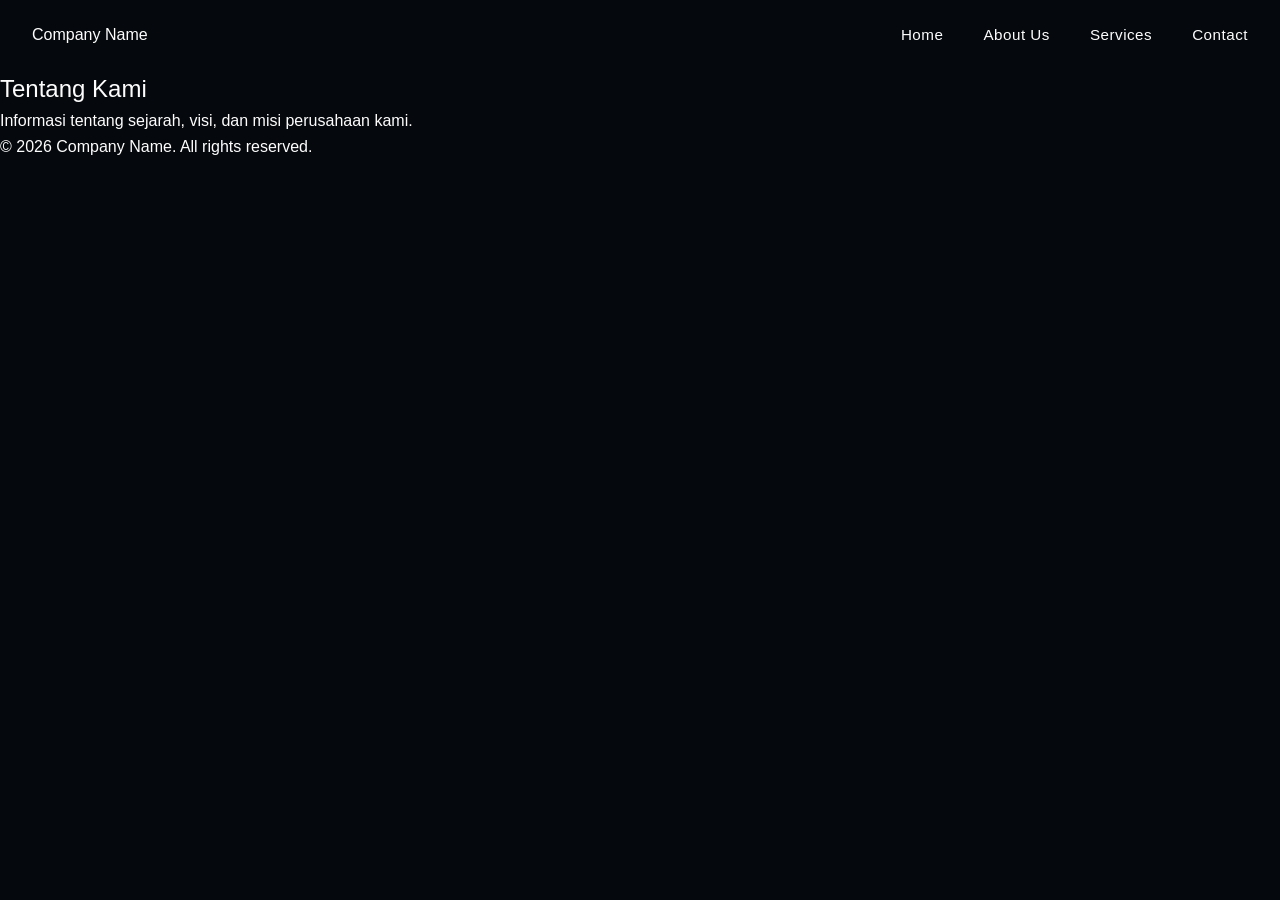
==== about.html @ 5ff845df "initial commit" ====
<!DOCTYPE html>
<html lang="id">
<head>
    <meta charset="UTF-8">
    <meta name="viewport" content="width=device-width, initial-scale=1.0">
    <meta name="description" content="Tentang Kami - Company Profile">
    <title>Tentang Kami - Company Profile</title>
    <link rel="stylesheet" href="assets/css/style.css">
</head>
<body>
    <header>
        <nav>
            <div class="logo">Company Name</div>
            <ul class="nav-links">
                <li><a href="index.html">Home</a></li>
                <li><a href="about.html" class="active">About Us</a></li>
                <li><a href="services.html">Services</a></li>
                <li><a href="contact.html">Contact</a></li>
            </ul>
        </nav>
    </header>
    
    <main>
        <section class="content-section">
            <h1>Tentang Kami</h1>
            <p>Informasi tentang sejarah, visi, dan misi perusahaan kami.</p>
        </section>
    </main>

    <footer>
        <p>&copy; 2026 Company Name. All rights reserved.</p>
    </footer>

    <script src="assets/js/main.js"></script>
</body>
</html>
---- assets/css/style.css ----
/* ==== PREMIUM DESIGN SYSTEM ==== */
:root {
    /* Color Palette */
    --primary-green: #2d6a4f;
    --primary-dark: #1b4332;
    --accent-green: #74c69d;
    --bg-dark: rgba(11, 15, 25, 0.4); /* Much more transparent now */
    --bg-darker: rgba(0, 0, 0, 0.5);
    --bg-card: rgba(255, 255, 255, 0.03);
    --text-dark: #1f2937;
    --text-light: #fdfdfd;
    --text-muted: #b0b8c4;
    
    /* Glassmorphism Variables */
    --glass-bg: rgba(255, 255, 255, 0.05);
    --glass-border: rgba(255, 255, 255, 0.15);
    
    /* Spacing */
    --section-padding: 120px 5%;
}

/* ==== RESET & BASE ==== */
* {
    margin: 0;
    padding: 0;
    box-sizing: border-box;
}

html {
    scroll-behavior: smooth;
}

body {
    font-family: 'Inter', sans-serif;
    color: var(--text-light);
    background-color: #05080c; /* Solid dark color */
    line-height: 1.6;
    overflow-x: hidden;
}

h1, h2, h3, h4 {
    font-family: 'Inter', sans-serif;
    font-weight: 500;
}

.text-muted { color: var(--text-muted); }
.text-center { text-align: center; }
.text-sm { font-size: 0.85rem; }
.mt-2 { margin-top: 1rem; }
.mt-4 { margin-top: 2.5rem; }
.mb-2 { margin-bottom: 1rem; }
.mb-4 { margin-bottom: 2.5rem; }

/* ==== LAYOUT UTILITIES ==== */
.section {
    padding: var(--section-padding);
}

.dark-section {
    background-color: transparent;
}

.py-sm {
    padding-top: 60px;
    padding-bottom: 60px;
}

.container {
    max-width: 1400px;
    margin: 0 auto;
}

.two-col {
    display: grid;
    grid-template-columns: 1fr 1fr;
    gap: 4rem;
    align-items: center;
}

.section-title {
    font-size: 3rem;
    font-family: 'Playfair Display', serif;
    margin-bottom: 1rem;
    letter-spacing: -0.5px;
}

.section-subtitle {
    font-size: 1.1rem;
    color: var(--text-muted);
    max-width: 600px;
    margin: 0 auto;
}

.lead {
    font-size: 1.25rem;
    color: var(--text-light);
    line-height: 1.8;
}

/* ==== GLASSMORPHISM PANELS ==== */
.glass-panel {
    background: var(--glass-bg);
    backdrop-filter: blur(25px) saturate(180%);
    -webkit-backdrop-filter: blur(25px) saturate(180%);
    border: 1px solid var(--glass-border);
    border-radius: 16px;
    box-shadow: 0 8px 32px 0 rgba(0, 0, 0, 0.5);
}

/* ==== NAVIGATION ==== */
.glass-nav {
    position: fixed;
    top: 20px;
    left: 50%;
    transform: translateX(-50%);
    width: 90%;
    max-width: 1400px;
    z-index: 1000;
    background: rgba(20, 20, 20, 0.4);
    backdrop-filter: blur(30px) saturate(200%);
    -webkit-backdrop-filter: blur(30px) saturate(200%);
    border: 1px solid rgba(255, 255, 255, 0.15);
    border-radius: 50px;
    padding: 0 1rem;
    transition: all 0.3s ease;
    box-shadow: 0 10px 40px rgba(0,0,0,0.5);
}

.glass-nav.scrolled {
    width: 100%;
    max-width: 100%;
    top: 0;
    border-radius: 0;
    background: rgba(10, 15, 12, 0.8);
    border-top: none;
    border-left: none;
    border-right: none;
}

nav {
    display: flex;
    justify-content: space-between;
    align-items: center;
    height: 70px;
    max-width: 1400px;
    margin: 0 auto;
    padding: 0 2rem;
}

.logo img {
    height: 50px;
    margin-top: 6px;
    transition: transform 0.3s;
}

.nav-links {
    list-style: none;
    display: flex;
    gap: 2.5rem;
    align-items: center;
}

.nav-links a {
    text-decoration: none;
    color: var(--text-light);
    font-weight: 400;
    font-size: 0.95rem;
    letter-spacing: 0.5px;
    transition: color 0.3s ease;
}

.nav-links a:hover {
    color: var(--accent-green);
}

.btn-primary {
    background-color: #fff !important;
    color: #000 !important;
    padding: 0.6rem 1.2rem;
    border-radius: 50px;
    font-weight: 500;
    display: flex;
    align-items: center;
    gap: 8px;
    transition: all 0.3s ease;
}

.btn-primary:hover {
    background-color: #e5e7eb !important;
}

/* ==== HERO SECTION ==== */
.hero {
    position: relative;
    height: 100vh;
    background-size: cover;
    background-position: center;
    display: flex;
    align-items: flex-end;
    padding-bottom: 5%;
}

.hero-overlay {
    position: absolute;
    top: 0;
    left: 0;
    width: 100%;
    height: 100%;
    background: linear-gradient(to bottom, rgba(5,8,12,0.1) 0%, rgba(5,8,12,0.5) 60%, #05080c 100%);
    z-index: 1;
}

.huge-text-bg {
    position: absolute;
    top: 50%;
    left: 50%;
    transform: translate(-50%, -50%);
    font-size: 16vw;
    font-weight: 400;
    color: transparent;
    -webkit-text-stroke: 1px rgba(255, 255, 255, 0.15);
    background: linear-gradient(to bottom, rgba(255,255,255,0.4), rgba(255,255,255,0.02));
    -webkit-background-clip: text;
    background-clip: text;
    z-index: 2;
    pointer-events: none;
    letter-spacing: -2px;
    font-family: 'Playfair Display', serif;
}

.hero-content {
    position: relative;
    z-index: 3;
    width: 100%;
    max-width: 1600px;
    margin: 0 auto;
    padding: 0 5%;
    display: flex;
    justify-content: space-between;
    align-items: flex-end;
}

.hero-text-area { max-width: 600px; }
.hero h1 {
    font-size: 4.5rem;
    line-height: 1.1;
    font-weight: 500;
    letter-spacing: -1px;
}

.hero-card {
    max-width: 450px;
    background: rgba(20, 30, 25, 0.4);
    backdrop-filter: blur(16px);
    border: 1px solid rgba(255, 255, 255, 0.1);
    padding: 2.5rem;
    border-radius: 20px;
    box-shadow: 0 20px 40px rgba(0,0,0,0.3);
}

.hero-card .desc {
    font-size: 1.05rem;
    color: var(--text-light);
    opacity: 0.9;
    margin-bottom: 2rem;
    line-height: 1.6;
}

.btn-glass {
    display: inline-flex;
    align-items: center;
    gap: 10px;
    background: #fff;
    color: #000;
    text-decoration: none;
    padding: 0.8rem 1.8rem;
    border-radius: 50px;
    font-weight: 500;
    transition: all 0.3s ease;
}

.btn-glass:hover { background: #e5e7eb; }

/* ==== ABOUT SECTION ==== */
.two-col {
    display: grid;
    grid-template-columns: 1fr 1fr;
    gap: 4rem;
    align-items: center;
}

.stats-grid {
    display: grid;
    grid-template-columns: repeat(2, 1fr);
    gap: 1.5rem;
}

.stat-card {
    padding: 2.5rem;
    text-align: center;
    transition: transform 0.3s ease;
}

.stat-card:hover {
    transform: translateY(-5px);
    border-color: rgba(255,255,255,0.3);
}

.stat-card h3 {
    font-size: 3.5rem;
    font-family: 'Playfair Display', serif;
    color: var(--accent-green);
    margin-bottom: 0.5rem;
    text-shadow: 0 0 20px rgba(116, 198, 157, 0.4);
}

/* ==== SERVICES SECTION (IMAGE CARDS) ==== */
.services-grid {
    display: grid;
    grid-template-columns: repeat(auto-fit, minmax(280px, 1fr));
    gap: 2rem;
}

/* Removed old service-card styles */

.image-card {
    position: relative;
    border-radius: 20px;
    overflow: hidden;
    height: 400px;
    border: 1px solid rgba(255,255,255,0.1); /* Slightly more visible to test if it's the border */
    background-size: cover;
    background-position: center;
    background-clip: padding-box; /* THIS STOPS THE BACKGROUND FROM BLEEDING UNDER THE BORDER */
    display: flex;
    align-items: flex-end;
    transition: transform 0.4s ease, box-shadow 0.4s ease;
    cursor: pointer;
    transform: translateZ(0);
}

.image-card:hover {
    transform: translateY(-10px);
    box-shadow: 0 20px 40px rgba(0,0,0,0.6);
    border-color: rgba(255,255,255,0.3);
}

.image-card::after {
    content: '';
    position: absolute;
    inset: 0;
    /* Gradient from transparent at the top to a solid glassmorphism dark color at the bottom */
    background: linear-gradient(to top, rgba(11, 15, 25, 1) 0%, rgba(11, 15, 25, 0.8) 30%, rgba(11, 15, 25, 0.3) 60%, transparent 100%);
    z-index: 1;
    transition: all 0.4s ease;
    border-radius: inherit;
}

.image-card:hover::after {
    background: linear-gradient(to top, rgba(11, 15, 25, 1) 0%, rgba(45, 106, 79, 0.8) 40%, rgba(45, 106, 79, 0.3) 70%, transparent 100%);
}

.image-card-content {
    position: relative;
    z-index: 2;
    padding: 2.5rem;
    width: 100%;
    margin: 0;
}

.image-card h3 {
    font-family: 'Playfair Display', serif;
    font-size: 1.6rem;
    margin-bottom: 0.5rem;
    color: #fff;
    text-shadow: 0 2px 4px rgba(0,0,0,0.8);
}

.image-card p {
    font-size: 0.95rem;
    color: var(--text-light);
    opacity: 0.9;
    margin-bottom: 1.5rem;
    display: -webkit-box;
    -webkit-line-clamp: 3;
    -webkit-box-orient: vertical;
    overflow: hidden;
}

.read-more {
    display: inline-flex;
    align-items: center;
    font-weight: 600;
    color: #fff;
    font-size: 0.9rem;
    text-transform: uppercase;
    letter-spacing: 1px;
}

.read-more svg {
    margin-left: 8px;
    transition: transform 0.3s ease;
}

.image-card:hover .read-more svg {
    transform: translate(5px, -5px);
}

/* ==== MAP SECTION ==== */
.map-container {
    display: flex;
    gap: 2rem;
    height: 550px; /* Increased height for better view */
}

.interactive-map {
    flex: 2;
    position: relative;
    overflow: hidden;
    border-radius: 16px;
    box-shadow: inset 0 0 50px rgba(0,0,0,0.8); /* Inner shadow for depth */
}

.map-info {
    position: absolute;
    bottom: 20px;
    left: 20px;
    background: rgba(20, 30, 25, 0.7);
    backdrop-filter: blur(10px);
    -webkit-backdrop-filter: blur(10px);
    padding: 10px 16px;
    border-radius: 50px; /* Pill shape */
    font-size: 0.85rem;
    color: var(--text-light);
    z-index: 10;
    pointer-events: none; /* Let clicks pass through to the map */
    border: 1px solid rgba(255, 255, 255, 0.1);
    display: flex;
    align-items: center;
    gap: 8px;
    box-shadow: 0 4px 15px rgba(0,0,0,0.3);
}

.map-info svg {
    color: var(--accent-green);
}

.project-details {
    flex: 1;
    padding: 2.5rem;
    display: flex;
    flex-direction: column;
    transition: background 0.4s ease, border-color 0.4s ease;
}

.project-list {
    list-style: none;
    margin-top: 1.5rem;
    flex-grow: 1;
    overflow-y: auto;
    padding-right: 15px;
}

/* Custom Scrollbar for Project List */
.project-list::-webkit-scrollbar { width: 6px; }
.project-list::-webkit-scrollbar-track { background: rgba(0,0,0,0.1); border-radius: 10px;}
.project-list::-webkit-scrollbar-thumb { background: var(--accent-green); border-radius: 10px;}

/* Project Card Accoridons */
.project-card-item {
    background: rgba(255,255,255,0.03);
    border: 1px solid var(--glass-border);
    border-radius: 10px;
    margin-bottom: 1rem;
    overflow: hidden;
    transition: all 0.3s ease;
}

.project-card-item.highlighted {
    background: rgba(45, 106, 79, 0.4);
    border-color: var(--accent-green);
    transform: translateX(-5px);
    box-shadow: -5px 5px 15px rgba(0,0,0,0.2);
}

.project-card-header {
    padding: 1.2rem;
    cursor: pointer;
    display: flex;
    justify-content: space-between;
    align-items: center;
}

.project-card-header h4 {
    color: var(--accent-green);
    font-size: 1rem;
    margin-bottom: 0.2rem;
    font-family: 'Inter', sans-serif;
}

.project-card-item.highlighted .project-card-header h4 {
    color: #fff;
}

.project-card-header span.type {
    font-size: 0.8rem;
    color: var(--text-muted);
}

.project-card-body {
    padding: 0 1.2rem;
    max-height: 0;
    opacity: 0;
    transition: max-height 0.4s ease, padding 0.4s ease, opacity 0.4s ease;
}

.project-card-item.expanded .project-card-body {
    max-height: 250px;
    padding: 0 1.2rem 1.2rem;
    opacity: 1;
}

.project-card-item.expanded .project-card-header {
    border-bottom: 1px solid rgba(255,255,255,0.05);
    margin-bottom: 1rem;
}

.expand-icon {
    transition: transform 0.3s ease;
    color: var(--text-muted);
}

.project-card-item.expanded .expand-icon {
    transform: rotate(180deg);
}

/* ==== TEAM SECTION ==== */
.team-grid {
    display: grid;
    grid-template-columns: repeat(auto-fit, minmax(300px, 1fr));
    gap: 2rem;
}

.team-card {
    position: relative;
    border-radius: 16px;
    overflow: hidden;
    height: 400px;
}

.team-img {
    width: 100%;
    height: 100%;
}

.team-img img {
    width: 100%;
    height: 100%;
    object-fit: cover;
    transition: transform 0.5s ease;
}

.team-card:hover .team-img img {
    transform: scale(1.05);
}

.team-info {
    position: absolute;
    bottom: 20px;
    left: 20px;
    right: 20px;
    padding: 1.5rem;
    background: rgba(20, 30, 25, 0.6);
    text-align: center;
}

.team-info h3 {
    font-family: 'Playfair Display', serif;
    font-size: 1.2rem;
    margin-bottom: 0.2rem;
}

.team-info .role {
    font-size: 0.85rem;
    color: var(--accent-green);
}

/* ==== CLIENTS MARQUEE ==== */
#clients {
    background: linear-gradient(to right, transparent, rgba(11, 15, 25, 0.7) 15%, rgba(11, 15, 25, 0.7) 85%, transparent);
    backdrop-filter: blur(8px);
    -webkit-backdrop-filter: blur(8px);
}

.marquee {
    overflow: hidden;
    white-space: nowrap;
    position: relative;
    width: 100%;
    mask-image: linear-gradient(to right, transparent, black 10%, black 90%, transparent);
    -webkit-mask-image: linear-gradient(to right, transparent, black 10%, black 90%, transparent);
}

.marquee-content {
    display: inline-flex;
    gap: 4rem;
    align-items: center;
    animation: scrollMarquee 30s linear infinite;
}

.marquee-content img {
    height: 50px;
    object-fit: contain;
    filter: brightness(0) invert(1); /* Forces purely white logos */
    opacity: 0.6;
    transition: all 0.3s ease;
}

.marquee-content img:hover {
    filter: brightness(0) invert(1);
    opacity: 1;
}

@keyframes scrollMarquee {
    from { transform: translateX(0); }
    to { transform: translateX(-50%); } /* Assuming duplicated content */
}

/* ==== FOOTER ==== */
.footer {
    padding: 80px 5% 40px;
    background-color: #05080c;
    border-top: 1px solid rgba(255,255,255,0.05);
}

.contact-methods {
    display: flex;
    flex-direction: column;
    gap: 1rem;
}

.contact-link {
    display: inline-flex;
    align-items: center;
    gap: 12px;
    color: var(--text-light);
    text-decoration: none;
    font-size: 1.1rem;
    transition: color 0.3s ease;
}

.contact-link:hover { color: var(--accent-green); }

.footer-address {
    padding: 2.5rem;
}

.footer-address h3 { margin-bottom: 1rem; font-family: 'Playfair Display', serif;}

.footer-bottom {
    margin-top: 60px;
    padding-top: 20px;
    border-top: 1px solid rgba(255,255,255,0.05);
}

/* ==== SCROLL REVEAL ANIMATIONS ==== */
.scroll-reveal {
    opacity: 0;
    transform: translateY(40px);
    transition: opacity 0.8s cubic-bezier(0.2, 0.8, 0.2, 1), transform 0.8s cubic-bezier(0.2, 0.8, 0.2, 1);
}

.scroll-reveal.active {
    opacity: 1;
    transform: translateY(0);
}

/* ==== ANIMATIONS ==== */
.fade-in-up {
    opacity: 0;
    transform: translateY(30px);
    animation: fadeInUp 1.2s cubic-bezier(0.2, 0.8, 0.2, 1) forwards;
}

.delay-1 { transition-delay: 0.2s; animation-delay: 0.2s; }
.delay-2 { transition-delay: 0.4s; animation-delay: 0.4s; }

@keyframes fadeInUp {
    to {
        opacity: 1;
        transform: translateY(0);
    }
}

/* Responsive */
@media (max-width: 1024px) {
    .two-col { grid-template-columns: 1fr; gap: 3rem; }
    .hero-content { flex-direction: column; align-items: flex-start; gap: 3rem; }
    .huge-text-bg { font-size: 20vw; }
    .hero h1 { font-size: 3.5rem; }
    .map-container { flex-direction: column; height: auto; }
    .interactive-map { height: 400px; }
}

@media (max-width: 768px) {
    .nav-links { display: none; }
    .huge-text-bg { font-size: 22vw; top: 40%; }
    .hero h1 { font-size: 2.5rem; }
    .hero-card { padding: 1.5rem; }
    .section-title { font-size: 2.2rem; }
    .stats-grid { grid-template-columns: 1fr; }
}
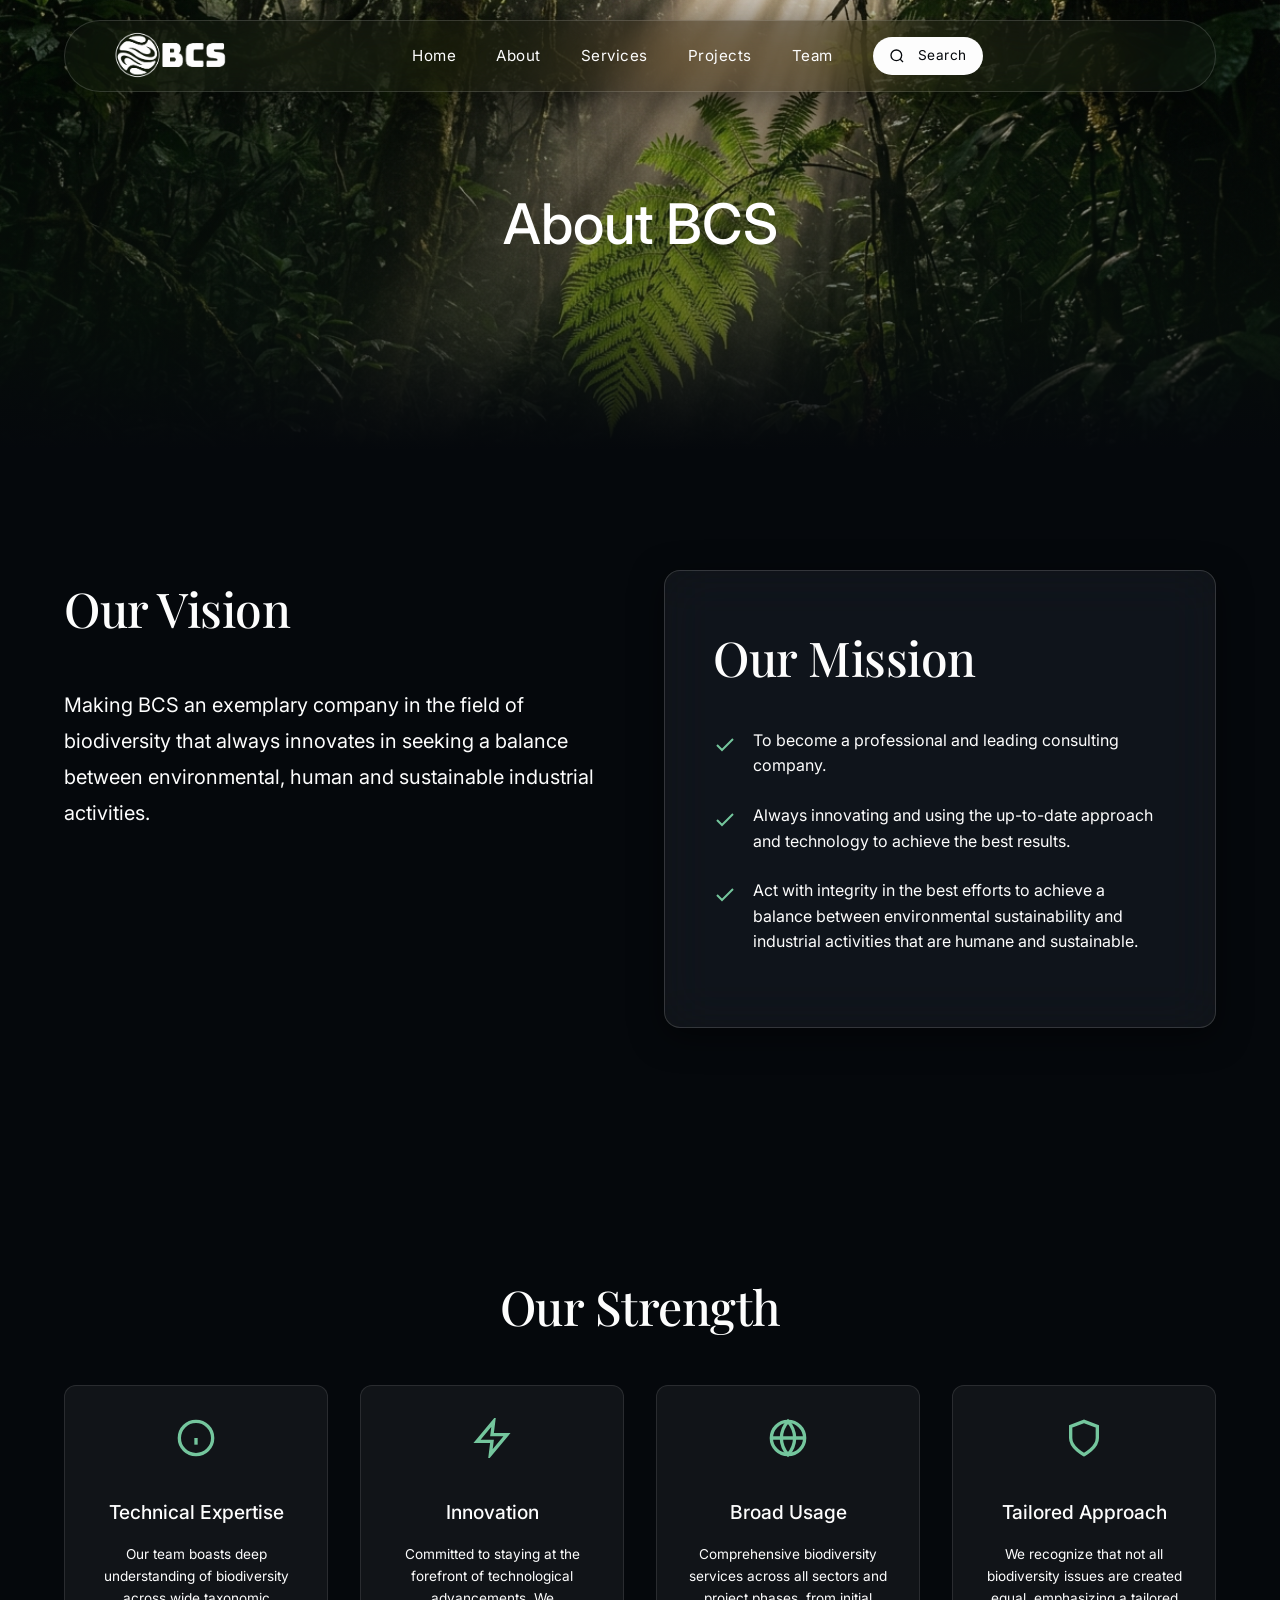
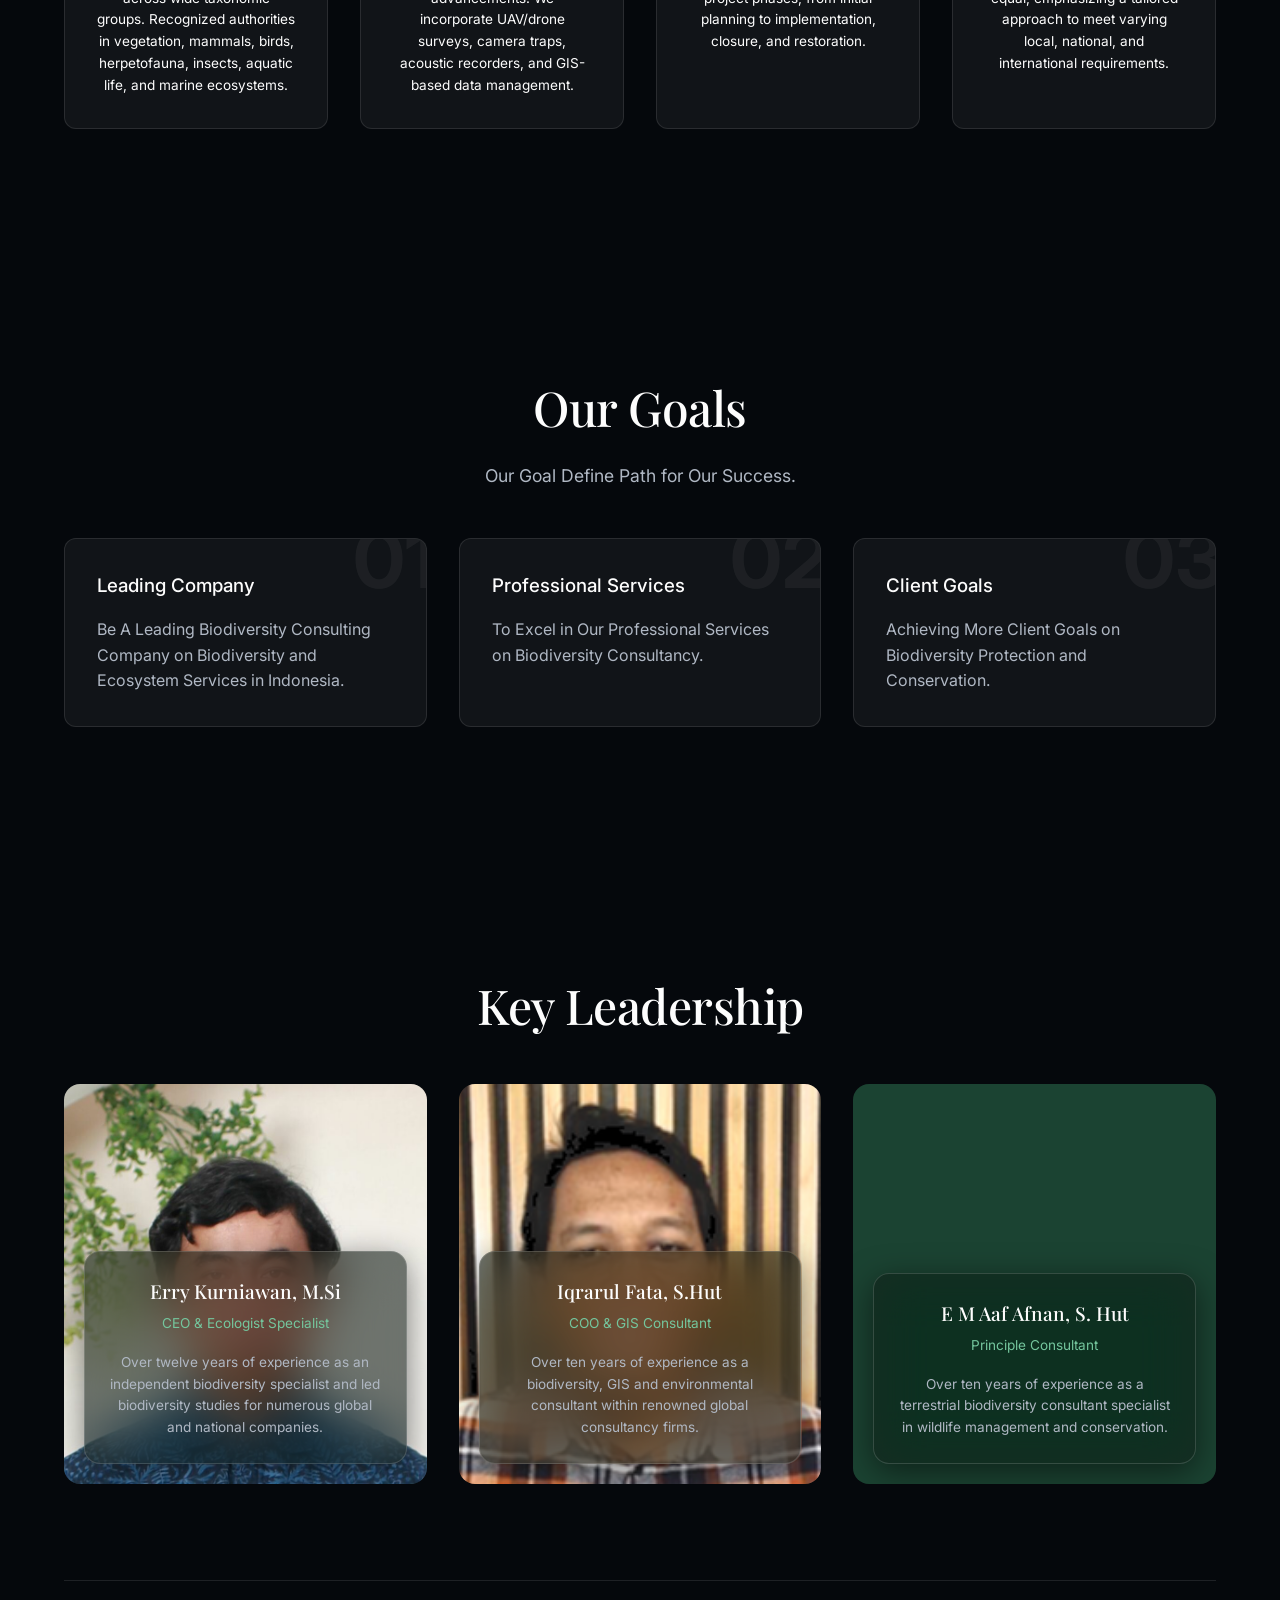
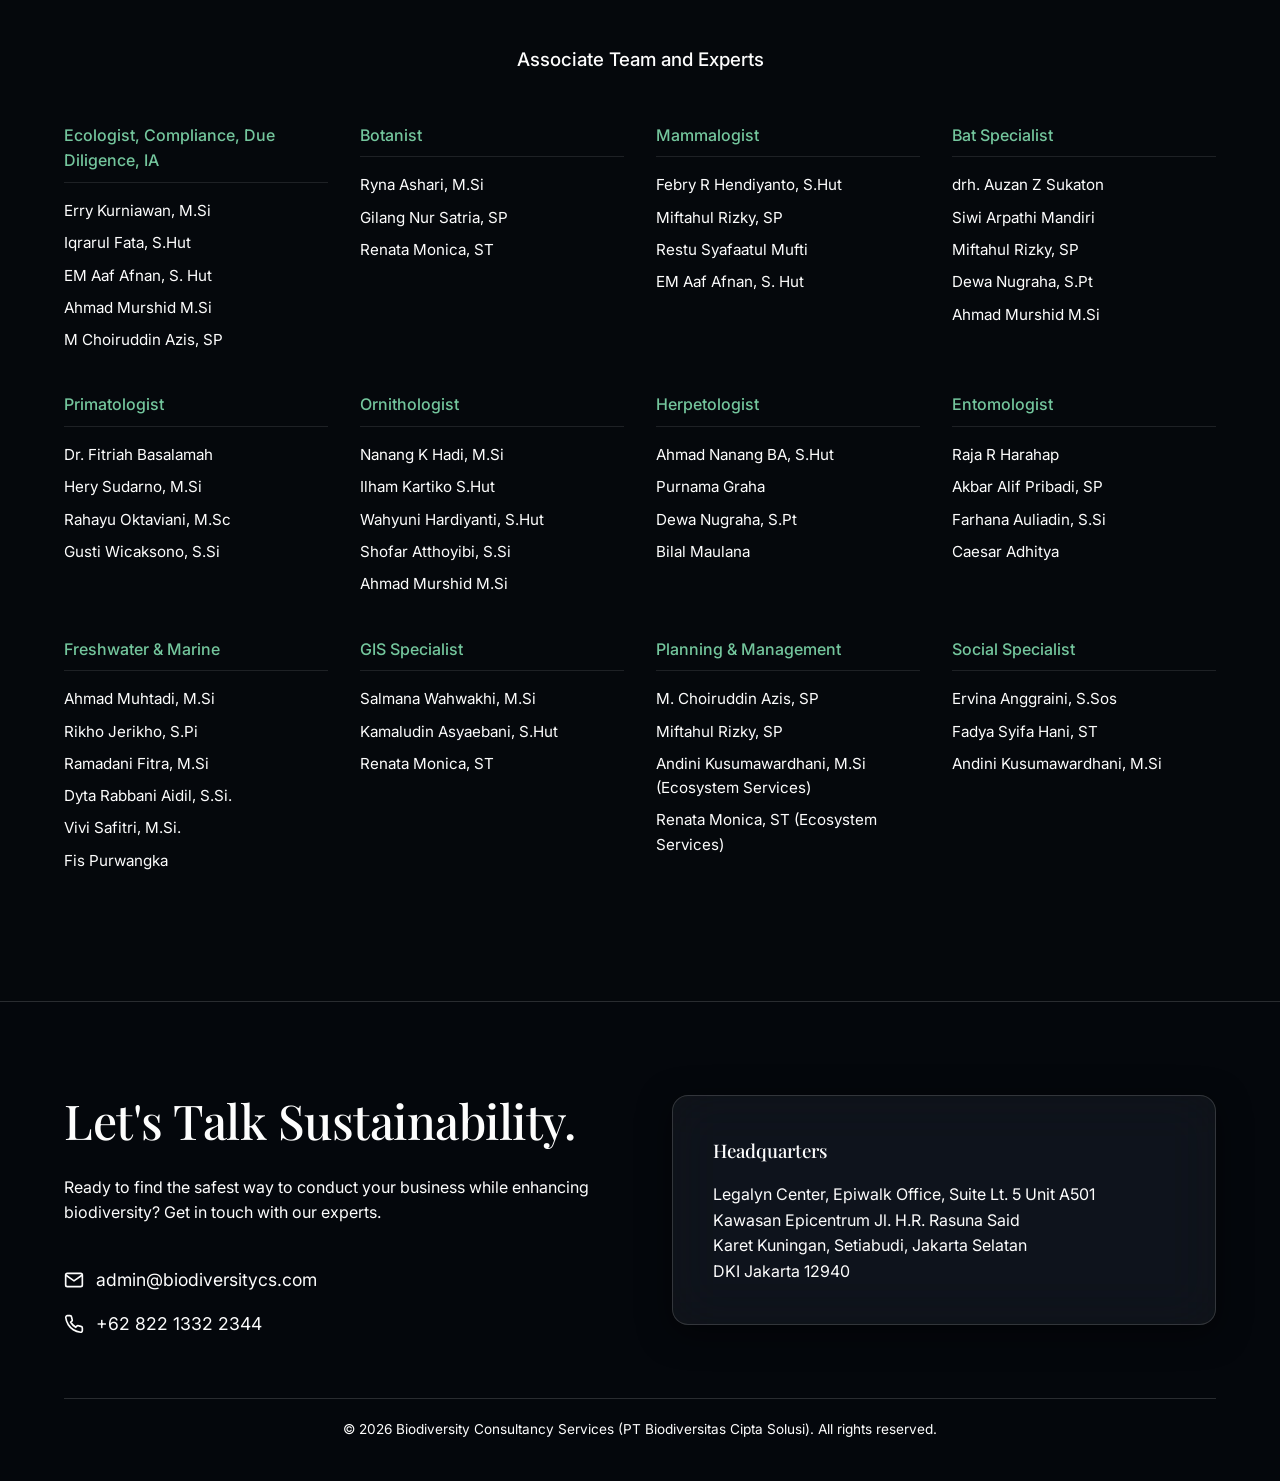
==== commit b1a73793: "add new pages and new background" ====
--- a/about.html
+++ b/about.html
@@ -1,36 +1,447 @@
 <!DOCTYPE html>
-<html lang="id">
+<html lang="en">
+
 <head>
     <meta charset="UTF-8">
     <meta name="viewport" content="width=device-width, initial-scale=1.0">
-    <meta name="description" content="Tentang Kami - Company Profile">
-    <title>Tentang Kami - Company Profile</title>
+    <title>About Us - Biodiversity Consultancy Services</title>
+
+    <!-- Google Fonts -->
+    <link rel="preconnect" href="https://fonts.googleapis.com">
+    <link rel="preconnect" href="https://fonts.gstatic.com" crossorigin>
+    <link
+        href="https://fonts.googleapis.com/css2?family=Inter:wght@300;400;500;600&family=Playfair+Display:wght@400;500;600;700&display=swap"
+        rel="stylesheet">
+
+    <!-- CSS -->
     <link rel="stylesheet" href="assets/css/style.css">
+    
+    <style>
+        .hero-mini {
+            height: 50vh;
+            min-height: 400px;
+            display: flex;
+            align-items: center;
+            justify-content: center;
+            position: relative;
+            background-size: cover;
+            background-position: center;
+        }
+        .hero-mini h1 {
+            font-size: 3.5rem;
+            color: #ffffff;
+            z-index: 2;
+            position: relative;
+            text-align: center;
+        }
+        .vision-mission-grid {
+            display: grid;
+            grid-template-columns: 1fr 1fr;
+            gap: 3rem;
+        }
+        .mission-list {
+            list-style: none;
+            padding: 0;
+        }
+        .mission-list li {
+            margin-bottom: 1.5rem;
+            display: flex;
+            align-items: flex-start;
+            gap: 1rem;
+        }
+        .mission-list svg {
+            color: var(--accent-green);
+            flex-shrink: 0;
+            margin-top: 5px;
+        }
+        .goals-grid {
+            display: grid;
+            grid-template-columns: repeat(3, 1fr);
+            gap: 2rem;
+            margin-top: 3rem;
+        }
+        .goal-card {
+            background: rgba(255, 255, 255, 0.05);
+            padding: 2rem;
+            border-radius: 12px;
+            border: 1px solid rgba(255, 255, 255, 0.1);
+            position: relative;
+            overflow: hidden;
+        }
+        .goal-num {
+            font-size: 5rem;
+            font-weight: 700;
+            position: absolute;
+            top: -20px;
+            right: -10px;
+            color: rgba(255, 255, 255, 0.05);
+            line-height: 1;
+        }
+        .experts-list {
+            display: grid;
+            grid-template-columns: repeat(auto-fit, minmax(250px, 1fr));
+            gap: 2rem;
+            margin-top: 3rem;
+        }
+        .expert-group h4 {
+            color: var(--accent-green);
+            border-bottom: 1px solid rgba(255,255,255,0.1);
+            padding-bottom: 0.5rem;
+            margin-bottom: 1rem;
+        }
+        .expert-group ul {
+            list-style: none;
+            padding: 0;
+        }
+        .expert-group ul li {
+            color: var(--text-light);
+            margin-bottom: 0.5rem;
+            font-size: 0.95rem;
+        }
+        @media (max-width: 768px) {
+            .vision-mission-grid { grid-template-columns: 1fr; }
+            .goals-grid { grid-template-columns: 1fr; }
+        }
+    </style>
 </head>
+
 <body>
-    <header>
+
+    <!-- Minimalist Navbar -->
+    <header class="glass-nav">
         <nav>
-            <div class="logo">Company Name</div>
+            <div class="logo">
+                <img src="assets/images/bcs-logo-01.png" alt="BCS Logo"
+                    onerror="this.style.display='none'; document.getElementById('text-logo').style.display='block';">
+                <span id="text-logo"
+                    style="display:none; font-family:'Inter', sans-serif; font-weight:700; font-size:1.5rem; letter-spacing:2px; color:#fff;">BCS<span
+                        style="font-size:0.5em; vertical-align:top;">&reg;</span></span>
+            </div>
             <ul class="nav-links">
                 <li><a href="index.html">Home</a></li>
-                <li><a href="about.html" class="active">About Us</a></li>
+                <li><a href="about.html" class="active">About</a></li>
                 <li><a href="services.html">Services</a></li>
-                <li><a href="contact.html">Contact</a></li>
+                <li><a href="index.html#projects">Projects</a></li>
+                <li><a href="about.html#team">Team</a></li>
+                <li>
+                    <a href="#contact" class="btn-primary" style="padding: 0.5rem 1rem; font-size: 0.85rem;">
+                        <svg width="16" height="16" viewBox="0 0 24 24" fill="none" stroke="currentColor"
+                            stroke-width="2" style="margin-right: 5px;">
+                            <circle cx="11" cy="11" r="8"></circle>
+                            <line x1="21" y1="21" x2="16.65" y2="16.65"></line>
+                        </svg>
+                        Search
+                    </a>
+                </li>
             </ul>
+            <div class="nav-actions">
+                <button id="theme-toggle" class="theme-toggle" aria-label="Toggle Dark/Light Mode" style="display: none;">
+                    <svg class="sun-icon" width="20" height="20" viewBox="0 0 24 24" fill="none" stroke="currentColor" stroke-width="2"><circle cx="12" cy="12" r="5"></circle><line x1="12" y1="1" x2="12" y2="3"></line><line x1="12" y1="21" x2="12" y2="23"></line><line x1="4.22" y1="4.22" x2="5.64" y2="5.64"></line><line x1="18.36" y1="18.36" x2="19.78" y2="19.78"></line><line x1="1" y1="12" x2="3" y2="12"></line><line x1="21" y1="12" x2="23" y2="12"></line><line x1="4.22" y1="19.78" x2="5.64" y2="18.36"></line><line x1="18.36" y1="5.64" x2="19.78" y2="4.22"></line></svg>
+                    <svg class="moon-icon" width="20" height="20" viewBox="0 0 24 24" fill="none" stroke="currentColor" stroke-width="2"><path d="M21 12.79A9 9 0 1 1 11.21 3 7 7 0 0 0 21 12.79z"></path></svg>
+                </button>
+                <div class="hamburger" id="hamburger">
+                    <span class="bar"></span>
+                    <span class="bar"></span>
+                    <span class="bar"></span>
+                </div>
+            </div>
         </nav>
     </header>
-    
+
     <main>
-        <section class="content-section">
-            <h1>Tentang Kami</h1>
-            <p>Informasi tentang sejarah, visi, dan misi perusahaan kami.</p>
+        <!-- Hero Section -->
+        <section class="hero-mini" style="background-image: url('assets/images/about_forest_bg.jpg');">
+            <div class="hero-overlay" style="background: linear-gradient(to bottom, rgba(10, 20, 15, 0.2) 0%, rgba(10, 20, 15, 0.6) 70%, var(--body-bg) 100%);"></div>
+            <h1 class="fade-in-up">About BCS</h1>
         </section>
+
+        <!-- Vision & Mission -->
+        <section class="section dark-section">
+            <div class="container vision-mission-grid">
+                <div class="scroll-reveal">
+                    <h2 class="section-title">Our Vision</h2>
+                    <p class="lead mt-4">Making BCS an exemplary company in the field of biodiversity that always innovates in seeking a balance between environmental, human and sustainable industrial activities.</p>
+                </div>
+                <div class="scroll-reveal delay-1 glass-panel" style="padding: 3rem;">
+                    <h2 class="section-title" style="margin-bottom: 2rem;">Our Mission</h2>
+                    <ul class="mission-list">
+                        <li>
+                            <svg width="24" height="24" viewBox="0 0 24 24" fill="none" stroke="currentColor" stroke-width="2"><polyline points="20 6 9 17 4 12"></polyline></svg>
+                            <div>To become a professional and leading consulting company.</div>
+                        </li>
+                        <li>
+                            <svg width="24" height="24" viewBox="0 0 24 24" fill="none" stroke="currentColor" stroke-width="2"><polyline points="20 6 9 17 4 12"></polyline></svg>
+                            <div>Always innovating and using the up-to-date approach and technology to achieve the best results.</div>
+                        </li>
+                        <li>
+                            <svg width="24" height="24" viewBox="0 0 24 24" fill="none" stroke="currentColor" stroke-width="2"><polyline points="20 6 9 17 4 12"></polyline></svg>
+                            <div>Act with integrity in the best efforts to achieve a balance between environmental sustainability and industrial activities that are humane and sustainable.</div>
+                        </li>
+                    </ul>
+                </div>
+            </div>
+        </section>
+
+        <!-- Our Strength -->
+        <section class="section">
+            <div class="container">
+                <h2 class="section-title text-center scroll-reveal">Our Strength</h2>
+                
+                <div class="features-grid mt-4">
+                    <div class="feature-item scroll-reveal">
+                        <svg width="40" height="40" viewBox="0 0 24 24" fill="none" stroke="var(--accent-green)" stroke-width="2"><circle cx="12" cy="12" r="10"></circle><line x1="12" y1="16" x2="12" y2="12"></line><line x1="12" y1="8" x2="12.01" y2="8"></line></svg>
+                        <h3 class="mt-2 mb-2">Technical Expertise</h3>
+                        <p class="text-sm">Our team boasts deep understanding of biodiversity across wide taxonomic groups. Recognized authorities in vegetation, mammals, birds, herpetofauna, insects, aquatic life, and marine ecosystems.</p>
+                    </div>
+                    <div class="feature-item scroll-reveal delay-1">
+                        <svg width="40" height="40" viewBox="0 0 24 24" fill="none" stroke="var(--accent-green)" stroke-width="2"><polygon points="13 2 3 14 12 14 11 22 21 10 12 10 13 2"></polygon></svg>
+                        <h3 class="mt-2 mb-2">Innovation</h3>
+                        <p class="text-sm">Committed to staying at the forefront of technological advancements. We incorporate UAV/drone surveys, camera traps, acoustic recorders, and GIS-based data management.</p>
+                    </div>
+                    <div class="feature-item scroll-reveal delay-2">
+                        <svg width="40" height="40" viewBox="0 0 24 24" fill="none" stroke="var(--accent-green)" stroke-width="2"><circle cx="12" cy="12" r="10"></circle><line x1="2" y1="12" x2="22" y2="12"></line><path d="M12 2a15.3 15.3 0 0 1 4 10 15.3 15.3 0 0 1-4 10 15.3 15.3 0 0 1-4-10 15.3 15.3 0 0 1 4-10z"></path></svg>
+                        <h3 class="mt-2 mb-2">Broad Usage</h3>
+                        <p class="text-sm">Comprehensive biodiversity services across all sectors and project phases, from initial planning to implementation, closure, and restoration.</p>
+                    </div>
+                    <div class="feature-item scroll-reveal delay-3">
+                        <svg width="40" height="40" viewBox="0 0 24 24" fill="none" stroke="var(--accent-green)" stroke-width="2"><path d="M12 22s8-4 8-10V5l-8-3-8 3v7c0 6 8 10 8 10z"></path></svg>
+                        <h3 class="mt-2 mb-2">Tailored Approach</h3>
+                        <p class="text-sm">We recognize that not all biodiversity issues are created equal, emphasizing a tailored approach to meet varying local, national, and international requirements.</p>
+                    </div>
+                </div>
+            </div>
+        </section>
+
+        <!-- Our Goals -->
+        <section class="section dark-section">
+            <div class="container">
+                <h2 class="section-title text-center scroll-reveal">Our Goals</h2>
+                <p class="section-subtitle text-center scroll-reveal">Our Goal Define Path for Our Success.</p>
+
+                <div class="goals-grid">
+                    <div class="goal-card scroll-reveal">
+                        <div class="goal-num">01</div>
+                        <h3>Leading Company</h3>
+                        <p class="mt-2 text-muted">Be A Leading Biodiversity Consulting Company on Biodiversity and Ecosystem Services in Indonesia.</p>
+                    </div>
+                    <div class="goal-card scroll-reveal delay-1">
+                        <div class="goal-num">02</div>
+                        <h3>Professional Services</h3>
+                        <p class="mt-2 text-muted">To Excel in Our Professional Services on Biodiversity Consultancy.</p>
+                    </div>
+                    <div class="goal-card scroll-reveal delay-2">
+                        <div class="goal-num">03</div>
+                        <h3>Client Goals</h3>
+                        <p class="mt-2 text-muted">Achieving More Client Goals on Biodiversity Protection and Conservation.</p>
+                    </div>
+                </div>
+            </div>
+        </section>
+
+        <!-- Team Section -->
+        <section id="team" class="section">
+            <div class="container">
+                <h2 class="section-title text-center scroll-reveal">Key Leadership</h2>
+                <div class="team-grid mt-4">
+                    <!-- Erry -->
+                    <div class="team-card scroll-reveal">
+                        <div class="team-img">
+                            <img src="assets/images/FotoWdbaru.jpg" alt="Erry Kurniawan"
+                                onerror="this.src='https://via.placeholder.com/300x400/2d6a4f/ffffff?text=EK'">
+                        </div>
+                        <div class="team-info glass-panel">
+                            <h3>Erry Kurniawan, M.Si</h3>
+                            <span class="role">CEO & Ecologist Specialist</span>
+                            <p class="text-sm mt-2 text-muted" style="text-transform: none;">Over twelve years of experience as an independent biodiversity specialist and led biodiversity studies for numerous global and national companies.</p>
+                        </div>
+                    </div>
+                    <!-- Iqrarul -->
+                    <div class="team-card scroll-reveal delay-1">
+                        <div class="team-img">
+                            <img src="assets/images/arull.png" alt="Iqrarul Fata"
+                                onerror="this.src='https://via.placeholder.com/300x400/2d6a4f/ffffff?text=IF'">
+                        </div>
+                        <div class="team-info glass-panel">
+                            <h3>Iqrarul Fata, S.Hut</h3>
+                            <span class="role">COO & GIS Consultant</span>
+                            <p class="text-sm mt-2 text-muted" style="text-transform: none;">Over ten years of experience as a biodiversity, GIS and environmental consultant within renowned global consultancy firms.</p>
+                        </div>
+                    </div>
+                    <!-- Afnan -->
+                    <div class="team-card scroll-reveal delay-2">
+                        <div class="team-img">
+                            <div class="placeholder-img" style="background:var(--primary-dark); height:100%;"></div>
+                        </div>
+                        <div class="team-info glass-panel">
+                            <h3>E M Aaf Afnan, S. Hut</h3>
+                            <span class="role">Principle Consultant</span>
+                            <p class="text-sm mt-2 text-muted" style="text-transform: none;">Over ten years of experience as a terrestrial biodiversity consultant specialist in wildlife management and conservation.</p>
+                        </div>
+                    </div>
+                </div>
+
+                <div style="margin-top: 6rem; padding-top: 4rem; border-top: 1px solid rgba(255,255,255,0.1);">
+                    <h3 class="text-center scroll-reveal mb-4">Associate Team and Experts</h3>
+                    
+                    <div class="experts-list scroll-reveal delay-1">
+                        <div class="expert-group">
+                            <h4>Ecologist, Compliance, Due Diligence, IA</h4>
+                            <ul>
+                                <li>Erry Kurniawan, M.Si</li>
+                                <li>Iqrarul Fata, S.Hut</li>
+                                <li>EM Aaf Afnan, S. Hut</li>
+                                <li>Ahmad Murshid M.Si</li>
+                                <li>M Choiruddin Azis, SP</li>
+                            </ul>
+                        </div>
+                        <div class="expert-group">
+                            <h4>Botanist</h4>
+                            <ul>
+                                <li>Ryna Ashari, M.Si</li>
+                                <li>Gilang Nur Satria, SP</li>
+                                <li>Renata Monica, ST</li>
+                            </ul>
+                        </div>
+                        <div class="expert-group">
+                            <h4>Mammalogist</h4>
+                            <ul>
+                                <li>Febry R Hendiyanto, S.Hut</li>
+                                <li>Miftahul Rizky, SP</li>
+                                <li>Restu Syafaatul Mufti</li>
+                                <li>EM Aaf Afnan, S. Hut</li>
+                            </ul>
+                        </div>
+                        <div class="expert-group">
+                            <h4>Bat Specialist</h4>
+                            <ul>
+                                <li>drh. Auzan Z Sukaton</li>
+                                <li>Siwi Arpathi Mandiri</li>
+                                <li>Miftahul Rizky, SP</li>
+                                <li>Dewa Nugraha, S.Pt</li>
+                                <li>Ahmad Murshid M.Si</li>
+                            </ul>
+                        </div>
+                        <div class="expert-group">
+                            <h4>Primatologist</h4>
+                            <ul>
+                                <li>Dr. Fitriah Basalamah</li>
+                                <li>Hery Sudarno, M.Si</li>
+                                <li>Rahayu Oktaviani, M.Sc</li>
+                                <li>Gusti Wicaksono, S.Si</li>
+                            </ul>
+                        </div>
+                        <div class="expert-group">
+                            <h4>Ornithologist</h4>
+                            <ul>
+                                <li>Nanang K Hadi, M.Si</li>
+                                <li>Ilham Kartiko S.Hut</li>
+                                <li>Wahyuni Hardiyanti, S.Hut</li>
+                                <li>Shofar Atthoyibi, S.Si</li>
+                                <li>Ahmad Murshid M.Si</li>
+                            </ul>
+                        </div>
+                        <div class="expert-group">
+                            <h4>Herpetologist</h4>
+                            <ul>
+                                <li>Ahmad Nanang BA, S.Hut</li>
+                                <li>Purnama Graha</li>
+                                <li>Dewa Nugraha, S.Pt</li>
+                                <li>Bilal Maulana</li>
+                            </ul>
+                        </div>
+                        <div class="expert-group">
+                            <h4>Entomologist</h4>
+                            <ul>
+                                <li>Raja R Harahap</li>
+                                <li>Akbar Alif Pribadi, SP</li>
+                                <li>Farhana Auliadin, S.Si</li>
+                                <li>Caesar Adhitya</li>
+                            </ul>
+                        </div>
+                        <div class="expert-group">
+                            <h4>Freshwater & Marine</h4>
+                            <ul>
+                                <li>Ahmad Muhtadi, M.Si</li>
+                                <li>Rikho Jerikho, S.Pi</li>
+                                <li>Ramadani Fitra, M.Si</li>
+                                <li>Dyta Rabbani Aidil, S.Si.</li>
+                                <li>Vivi Safitri, M.Si.</li>
+                                <li>Fis Purwangka</li>
+                            </ul>
+                        </div>
+                        <div class="expert-group">
+                            <h4>GIS Specialist</h4>
+                            <ul>
+                                <li>Salmana Wahwakhi, M.Si</li>
+                                <li>Kamaludin Asyaebani, S.Hut</li>
+                                <li>Renata Monica, ST</li>
+                            </ul>
+                        </div>
+                        <div class="expert-group">
+                            <h4>Planning & Management</h4>
+                            <ul>
+                                <li>M. Choiruddin Azis, SP</li>
+                                <li>Miftahul Rizky, SP</li>
+                                <li>Andini Kusumawardhani, M.Si (Ecosystem Services)</li>
+                                <li>Renata Monica, ST (Ecosystem Services)</li>
+                            </ul>
+                        </div>
+                        <div class="expert-group">
+                            <h4>Social Specialist</h4>
+                            <ul>
+                                <li>Ervina Anggraini, S.Sos</li>
+                                <li>Fadya Syifa Hani, ST</li>
+                                <li>Andini Kusumawardhani, M.Si</li>
+                            </ul>
+                        </div>
+                    </div>
+                </div>
+            </div>
+        </section>
+
+        <!-- Footer -->
+        <footer id="contact" class="footer">
+            <div class="container two-col">
+                <div class="footer-info">
+                    <h2 class="section-title">Let's Talk Sustainability.</h2>
+                    <p class="text-muted mt-2 mb-4">Ready to find the safest way to conduct your business while
+                        enhancing biodiversity? Get in touch with our experts.</p>
+
+                    <div class="contact-methods">
+                        <a href="mailto:admin@biodiversitycs.com" class="contact-link">
+                            <svg width="20" height="20" viewBox="0 0 24 24" fill="none" stroke="currentColor"
+                                stroke-width="2">
+                                <path d="M4 4h16c1.1 0 2 .9 2 2v12c0 1.1-.9 2-2 2H4c-1.1 0-2-.9-2-2V6c0-1.1.9-2 2-2z">
+                                </path>
+                                <polyline points="22,6 12,13 2,6"></polyline>
+                            </svg>
+                            admin@biodiversitycs.com
+                        </a>
+                        <a href="tel:+6282213322344" class="contact-link">
+                            <svg width="20" height="20" viewBox="0 0 24 24" fill="none" stroke="currentColor"
+                                stroke-width="2">
+                                <path
+                                    d="M22 16.92v3a2 2 0 0 1-2.18 2 19.79 19.79 0 0 1-8.63-3.07 19.5 19.5 0 0 1-6-6 19.79 19.79 0 0 1-3.07-8.67A2 2 0 0 1 4.11 2h3a2 2 0 0 1 2 1.72 12.84 12.84 0 0 0 .7 2.81 2 2 0 0 1-.45 2.11L8.09 9.91a16 16 0 0 0 6 6l1.27-1.27a2 2 0 0 1 2.11-.45 12.84 12.84 0 0 0 2.81.7A2 2 0 0 1 22 16.92z">
+                                </path>
+                            </svg>
+                            +62 822 1332 2344
+                        </a>
+                    </div>
+                </div>
+                <div class="footer-address glass-panel">
+                    <h3>Headquarters</h3>
+                    <p class="text-muted">Legalyn Center, Epiwalk Office, Suite Lt. 5 Unit A501<br>Kawasan Epicentrum
+                        Jl. H.R. Rasuna Said<br>Karet Kuningan, Setiabudi, Jakarta Selatan<br>DKI Jakarta 12940</p>
+                </div>
+            </div>
+            <div class="footer-bottom text-center">
+                <p class="text-muted text-sm">&copy; 2026 Biodiversity Consultancy Services (PT Biodiversitas Cipta
+                    Solusi). All rights reserved.</p>
+            </div>
+        </footer>
     </main>
 
-    <footer>
-        <p>&copy; 2026 Company Name. All rights reserved.</p>
-    </footer>
-
+    <!-- Scripts -->
     <script src="assets/js/main.js"></script>
 </body>
 </html>
--- a/assets/css/style.css
+++ b/assets/css/style.css
@@ -4,10 +4,6 @@
     --primary-green: #2d6a4f;
     --primary-dark: #1b4332;
     --accent-green: #74c69d;
-    --bg-dark: rgba(11, 15, 25, 0.4); /* Much more transparent now */
-    --bg-darker: rgba(0, 0, 0, 0.5);
-    --bg-card: rgba(255, 255, 255, 0.03);
-    --text-dark: #1f2937;
     --text-light: #fdfdfd;
     --text-muted: #b0b8c4;
     
@@ -15,8 +11,43 @@
     --glass-bg: rgba(255, 255, 255, 0.05);
     --glass-border: rgba(255, 255, 255, 0.15);
     
+    /* Base Colors */
+    --body-bg: #05080c;
+    --nav-bg: rgba(10, 15, 12, 0.8);
+    
+    /* Gradients & Shadows */
+    --hero-overlay-bg: linear-gradient(to bottom, rgba(5,8,12,0.1) 0%, rgba(5,8,12,0.5) 60%, var(--body-bg) 100%);
+    --card-overlay-gradient: linear-gradient(to top, rgba(11, 15, 25, 1) 0%, rgba(11, 15, 25, 0.8) 30%, rgba(11, 15, 25, 0.3) 60%, transparent 100%);
+    --card-overlay-hover: linear-gradient(to top, rgba(11, 15, 25, 1) 0%, rgba(45, 106, 79, 0.8) 40%, rgba(45, 106, 79, 0.3) 70%, transparent 100%);
+    --card-content-bg: linear-gradient(to top, rgba(5, 8, 12, 0.95) 0%, rgba(5, 8, 12, 0.8) 70%, transparent 100%);
+    --text-shadow: 0 2px 4px rgba(0,0,0,0.8);
+    --container-shadow: 0 10px 40px rgba(0,0,0,0.5);
+    --hover-shadow: 0 20px 40px rgba(0,0,0,0.6);
+    --footer-bg: rgba(5, 8, 12, 0.95);
+    
     /* Spacing */
     --section-padding: 120px 5%;
+}
+
+body.light-mode {
+    --primary-green: #1b4332;
+    --accent-green: #2d6a4f;
+    --text-light: #1f2937;
+    --text-muted: #4b5563;
+    
+    --glass-bg: rgba(255, 255, 255, 0.7);
+    --glass-border: rgba(0, 0, 0, 0.1);
+    
+    --body-bg: #f8fafc;
+    --nav-bg: rgba(255, 255, 255, 0.9);
+    
+    --hero-overlay-bg: linear-gradient(to right, rgba(255,255,255,0.95) 0%, rgba(255,255,255,0.6) 30%, transparent 60%), linear-gradient(to bottom, transparent 0%, rgba(255,255,255,0.2) 50%, var(--body-bg) 100%);
+    --card-overlay-gradient: linear-gradient(to top, rgba(255, 255, 255, 1) 0%, rgba(255, 255, 255, 0.8) 30%, rgba(255, 255, 255, 0.3) 60%, transparent 100%);
+    --card-overlay-hover: linear-gradient(to top, rgba(255, 255, 255, 1) 0%, rgba(116, 198, 157, 0.4) 40%, rgba(116, 198, 157, 0.1) 70%, transparent 100%);
+    --card-content-bg: linear-gradient(to top, rgba(248, 250, 252, 0.95) 0%, rgba(248, 250, 252, 0.8) 70%, transparent 100%);
+    --text-shadow: none;
+    --container-shadow: 0 10px 40px rgba(0,0,0,0.05);
+    --hover-shadow: 0 20px 40px rgba(0,0,0,0.1);
 }
 
 /* ==== RESET & BASE ==== */
@@ -33,9 +64,10 @@
 body {
     font-family: 'Inter', sans-serif;
     color: var(--text-light);
-    background-color: #05080c; /* Solid dark color */
+    background-color: var(--body-bg);
     line-height: 1.6;
     overflow-x: hidden;
+    transition: background-color 0.4s ease, color 0.4s ease;
 }
 
 h1, h2, h3, h4 {
@@ -68,6 +100,32 @@
 .container {
     max-width: 1400px;
     margin: 0 auto;
+}
+
+.stat-card {
+    padding: 2.5rem;
+    display: flex;
+    flex-direction: column;
+    justify-content: center;
+    transition: transform 0.3s ease;
+    background: rgba(20, 30, 25, 0.4) !important;
+    color: #fff !important;
+}
+
+.stat-card h3 {
+    font-size: 3.5rem;
+    font-family: 'Playfair Display', serif;
+    color: var(--accent-green) !important;
+    margin-bottom: 0.5rem;
+    line-height: 1;
+}
+
+.stat-card p {
+    font-size: 1rem;
+    color: rgba(255, 255, 255, 0.8) !important;
+    font-weight: 500;
+    text-transform: uppercase;
+    letter-spacing: 1px;
 }
 
 .two-col {
@@ -123,7 +181,7 @@
     border-radius: 50px;
     padding: 0 1rem;
     transition: all 0.3s ease;
-    box-shadow: 0 10px 40px rgba(0,0,0,0.5);
+    box-shadow: var(--container-shadow);
 }
 
 .glass-nav.scrolled {
@@ -131,7 +189,7 @@
     max-width: 100%;
     top: 0;
     border-radius: 0;
-    background: rgba(10, 15, 12, 0.8);
+    background: var(--nav-bg);
     border-top: none;
     border-left: none;
     border-right: none;
@@ -174,19 +232,167 @@
 }
 
 .btn-primary {
-    background-color: #fff !important;
-    color: #000 !important;
+    background-color: var(--text-light) !important;
+    color: var(--body-bg) !important;
     padding: 0.6rem 1.2rem;
     border-radius: 50px;
-    font-weight: 500;
+    font-weight: 600;
     display: flex;
     align-items: center;
     gap: 8px;
+    transition: transform 0.3s ease, box-shadow 0.3s ease, background-color 0.3s ease;
+}
+
+.btn-primary:hover {
+    background-color: var(--text-muted) !important;
+}
+
+/* Navbar Actions & Mobile Menu */
+.nav-actions {
+    display: flex;
+    align-items: center;
+    gap: 15px;
+}
+
+.theme-toggle {
+    background: transparent;
+    border: none;
+    color: var(--text-light);
+    cursor: pointer;
+    display: flex;
+    align-items: center;
+    justify-content: center;
+    padding: 8px;
+    border-radius: 50%;
+    transition: background 0.3s, color 0.3s;
+}
+
+.theme-toggle:hover {
+    background: var(--glass-bg);
+}
+
+.theme-toggle .sun-icon { display: none; }
+body.light-mode .theme-toggle .sun-icon { display: block; }
+body.light-mode .theme-toggle .moon-icon { display: none; }
+
+.hamburger {
+    display: none;
+    flex-direction: column;
+    justify-content: space-between;
+    width: 25px;
+    height: 18px;
+    cursor: pointer;
+    z-index: 1000;
+}
+
+.hamburger .bar {
+    height: 2px;
+    width: 100%;
+    background-color: var(--text-light);
+    border-radius: 2px;
     transition: all 0.3s ease;
 }
 
-.btn-primary:hover {
-    background-color: #e5e7eb !important;
+@media (max-width: 768px) {
+    .hamburger {
+        display: flex;
+    }
+    
+    .nav-links {
+        position: absolute;
+        top: 100%;
+        left: 0;
+        right: 0;
+        width: 100%;
+        height: auto;
+        padding: 2rem 0;
+        background: var(--nav-bg);
+        backdrop-filter: blur(20px);
+        -webkit-backdrop-filter: blur(20px);
+        flex-direction: column;
+        justify-content: flex-start;
+        align-items: center;
+        transition: transform 0.4s ease, opacity 0.4s ease;
+        transform: translateY(-20px);
+        opacity: 0;
+        pointer-events: none;
+        z-index: -1;
+        border-bottom: 1px solid var(--glass-border);
+    }
+
+    .nav-links.active {
+        transform: translateY(0);
+        opacity: 1;
+        pointer-events: auto;
+    }
+
+    .nav-links li {
+        margin: 1.5rem 0;
+    }
+    
+    .hamburger.active .bar:nth-child(1) {
+        transform: translateY(8px) rotate(45deg);
+    }
+    .hamburger.active .bar:nth-child(2) {
+        opacity: 0;
+    }
+    .hamburger.active .bar:nth-child(3) {
+        transform: translateY(-8px) rotate(-45deg);
+    }
+}
+
+.portfolio-gallery-wrapper {
+    flex: 1;
+    display: flex;
+    flex-direction: column;
+    overflow: hidden;
+    position: relative;
+}
+
+.carousel-controls {
+    display: flex;
+    gap: 10px;
+}
+
+.carousel-btn {
+    background: rgba(255,255,255,0.1);
+    border: 1px solid var(--glass-border);
+    color: var(--text-light);
+    width: 36px;
+    height: 36px;
+    border-radius: 50%;
+    display: flex;
+    align-items: center;
+    justify-content: center;
+    cursor: pointer;
+    transition: all 0.3s ease;
+}
+
+.carousel-btn:hover {
+    background: var(--accent-green);
+    color: var(--body-bg);
+}
+
+.portfolio-gallery {
+    display: flex;
+    gap: 1.5rem;
+    overflow-x: auto;
+    scroll-snap-type: x mandatory;
+    scroll-behavior: smooth;
+    padding-bottom: 10px;
+    flex-grow: 1;
+    /* Hide scrollbar */
+    scrollbar-width: none; 
+}
+.portfolio-gallery::-webkit-scrollbar { display: none; }
+
+/* Let's reuse the exact image-card classes in JS instead of custom portfolio-card CSS,
+   but we need to make sure the card spans full width of the wrapper */
+.portfolio-gallery .image-card {
+    min-width: 100%; /* Show one card at a time */
+    scroll-snap-align: center;
+    height: 100%;
+    margin-bottom: 0;
 }
 
 /* ==== HERO SECTION ==== */
@@ -202,11 +408,8 @@
 
 .hero-overlay {
     position: absolute;
-    top: 0;
-    left: 0;
-    width: 100%;
-    height: 100%;
-    background: linear-gradient(to bottom, rgba(5,8,12,0.1) 0%, rgba(5,8,12,0.5) 60%, #05080c 100%);
+    top: 0; left: 0; right: 0; bottom: 0;
+    background: var(--hero-overlay-bg);
     z-index: 1;
 }
 
@@ -250,17 +453,18 @@
 
 .hero-card {
     max-width: 450px;
-    background: rgba(20, 30, 25, 0.4);
+    background: rgba(20, 30, 25, 0.4) !important;
     backdrop-filter: blur(16px);
     border: 1px solid rgba(255, 255, 255, 0.1);
     padding: 2.5rem;
     border-radius: 20px;
     box-shadow: 0 20px 40px rgba(0,0,0,0.3);
+    color: #fff !important;
 }
 
 .hero-card .desc {
     font-size: 1.05rem;
-    color: var(--text-light);
+    color: #fff !important;
     opacity: 0.9;
     margin-bottom: 2rem;
     line-height: 1.6;
@@ -321,17 +525,15 @@
     gap: 2rem;
 }
 
-/* Removed old service-card styles */
-
 .image-card {
     position: relative;
     border-radius: 20px;
     overflow: hidden;
     height: 400px;
-    border: 1px solid rgba(255,255,255,0.1); /* Slightly more visible to test if it's the border */
+    border: 1px solid rgba(255,255,255,0.1); 
     background-size: cover;
     background-position: center;
-    background-clip: padding-box; /* THIS STOPS THE BACKGROUND FROM BLEEDING UNDER THE BORDER */
+    background-clip: padding-box;
     display: flex;
     align-items: flex-end;
     transition: transform 0.4s ease, box-shadow 0.4s ease;
@@ -341,23 +543,21 @@
 
 .image-card:hover {
     transform: translateY(-10px);
-    box-shadow: 0 20px 40px rgba(0,0,0,0.6);
+    box-shadow: var(--hover-shadow);
     border-color: rgba(255,255,255,0.3);
 }
 
 .image-card::after {
     content: '';
     position: absolute;
-    inset: 0;
-    /* Gradient from transparent at the top to a solid glassmorphism dark color at the bottom */
-    background: linear-gradient(to top, rgba(11, 15, 25, 1) 0%, rgba(11, 15, 25, 0.8) 30%, rgba(11, 15, 25, 0.3) 60%, transparent 100%);
+    top: 0; left: 0; right: 0; bottom: 0;
+    background: var(--card-overlay-gradient);
     z-index: 1;
-    transition: all 0.4s ease;
-    border-radius: inherit;
+    transition: background 0.4s ease;
 }
 
 .image-card:hover::after {
-    background: linear-gradient(to top, rgba(11, 15, 25, 1) 0%, rgba(45, 106, 79, 0.8) 40%, rgba(45, 106, 79, 0.3) 70%, transparent 100%);
+    background: var(--card-overlay-hover);
 }
 
 .image-card-content {
@@ -370,10 +570,10 @@
 
 .image-card h3 {
     font-family: 'Playfair Display', serif;
-    font-size: 1.6rem;
+    font-size: 1.5rem;
     margin-bottom: 0.5rem;
-    color: #fff;
-    text-shadow: 0 2px 4px rgba(0,0,0,0.8);
+    color: var(--text-light);
+    text-shadow: var(--text-shadow);
 }
 
 .image-card p {
@@ -391,8 +591,10 @@
     display: inline-flex;
     align-items: center;
     font-weight: 600;
-    color: #fff;
+    color: var(--accent-green);
     font-size: 0.9rem;
+    cursor: pointer;
+    transition: color 0.3s ease;
     text-transform: uppercase;
     letter-spacing: 1px;
 }
@@ -406,6 +608,36 @@
     transform: translate(5px, -5px);
 }
 
+/* ==== FEATURES GRID ==== */
+.features-grid {
+    display: grid;
+    grid-template-columns: repeat(auto-fit, minmax(250px, 1fr));
+    gap: 2rem;
+}
+
+.feature-item {
+    background: rgba(255, 255, 255, 0.05);
+    padding: 2rem;
+    border-radius: 12px;
+    text-align: center;
+    border: 1px solid rgba(255, 255, 255, 0.1);
+    transition: transform 0.3s ease, background 0.3s ease;
+}
+
+.feature-item:hover {
+    transform: translateY(-5px);
+    background: rgba(255, 255, 255, 0.1);
+}
+
+.feature-item svg {
+    margin-bottom: 1rem;
+}
+
+.feature-item h3 {
+    font-size: 1.2rem;
+    color: var(--text-light);
+}
+
 /* ==== MAP SECTION ==== */
 .map-container {
     display: flex;
@@ -414,11 +646,13 @@
 }
 
 .interactive-map {
-    flex: 2;
+    flex: 3;
     position: relative;
     overflow: hidden;
     border-radius: 16px;
     box-shadow: inset 0 0 50px rgba(0,0,0,0.8); /* Inner shadow for depth */
+    width: 100%;
+    min-height: 400px;
 }
 
 .map-info {
@@ -445,95 +679,6 @@
     color: var(--accent-green);
 }
 
-.project-details {
-    flex: 1;
-    padding: 2.5rem;
-    display: flex;
-    flex-direction: column;
-    transition: background 0.4s ease, border-color 0.4s ease;
-}
-
-.project-list {
-    list-style: none;
-    margin-top: 1.5rem;
-    flex-grow: 1;
-    overflow-y: auto;
-    padding-right: 15px;
-}
-
-/* Custom Scrollbar for Project List */
-.project-list::-webkit-scrollbar { width: 6px; }
-.project-list::-webkit-scrollbar-track { background: rgba(0,0,0,0.1); border-radius: 10px;}
-.project-list::-webkit-scrollbar-thumb { background: var(--accent-green); border-radius: 10px;}
-
-/* Project Card Accoridons */
-.project-card-item {
-    background: rgba(255,255,255,0.03);
-    border: 1px solid var(--glass-border);
-    border-radius: 10px;
-    margin-bottom: 1rem;
-    overflow: hidden;
-    transition: all 0.3s ease;
-}
-
-.project-card-item.highlighted {
-    background: rgba(45, 106, 79, 0.4);
-    border-color: var(--accent-green);
-    transform: translateX(-5px);
-    box-shadow: -5px 5px 15px rgba(0,0,0,0.2);
-}
-
-.project-card-header {
-    padding: 1.2rem;
-    cursor: pointer;
-    display: flex;
-    justify-content: space-between;
-    align-items: center;
-}
-
-.project-card-header h4 {
-    color: var(--accent-green);
-    font-size: 1rem;
-    margin-bottom: 0.2rem;
-    font-family: 'Inter', sans-serif;
-}
-
-.project-card-item.highlighted .project-card-header h4 {
-    color: #fff;
-}
-
-.project-card-header span.type {
-    font-size: 0.8rem;
-    color: var(--text-muted);
-}
-
-.project-card-body {
-    padding: 0 1.2rem;
-    max-height: 0;
-    opacity: 0;
-    transition: max-height 0.4s ease, padding 0.4s ease, opacity 0.4s ease;
-}
-
-.project-card-item.expanded .project-card-body {
-    max-height: 250px;
-    padding: 0 1.2rem 1.2rem;
-    opacity: 1;
-}
-
-.project-card-item.expanded .project-card-header {
-    border-bottom: 1px solid rgba(255,255,255,0.05);
-    margin-bottom: 1rem;
-}
-
-.expand-icon {
-    transition: transform 0.3s ease;
-    color: var(--text-muted);
-}
-
-.project-card-item.expanded .expand-icon {
-    transform: rotate(180deg);
-}
-
 /* ==== TEAM SECTION ==== */
 .team-grid {
     display: grid;
@@ -617,7 +762,7 @@
 }
 
 .marquee-content img:hover {
-    filter: brightness(0) invert(1);
+    filter: none;
     opacity: 1;
 }
 
@@ -629,8 +774,13 @@
 /* ==== FOOTER ==== */
 .footer {
     padding: 80px 5% 40px;
-    background-color: #05080c;
-    border-top: 1px solid rgba(255,255,255,0.05);
+    background-color: var(--footer-bg);
+    border-top: 1px solid var(--glass-border);
+    color: #fdfdfd !important;
+}
+
+.footer h3, .footer p, .footer a {
+    color: #fdfdfd !important;
 }
 
 .contact-methods {
@@ -660,7 +810,7 @@
 .footer-bottom {
     margin-top: 60px;
     padding-top: 20px;
-    border-top: 1px solid rgba(255,255,255,0.05);
+    border-top: 1px solid var(--glass-border);
 }
 
 /* ==== SCROLL REVEAL ANIMATIONS ==== */
@@ -703,7 +853,7 @@
 }
 
 @media (max-width: 768px) {
-    .nav-links { display: none; }
+
     .huge-text-bg { font-size: 22vw; top: 40%; }
     .hero h1 { font-size: 2.5rem; }
     .hero-card { padding: 1.5rem; }
